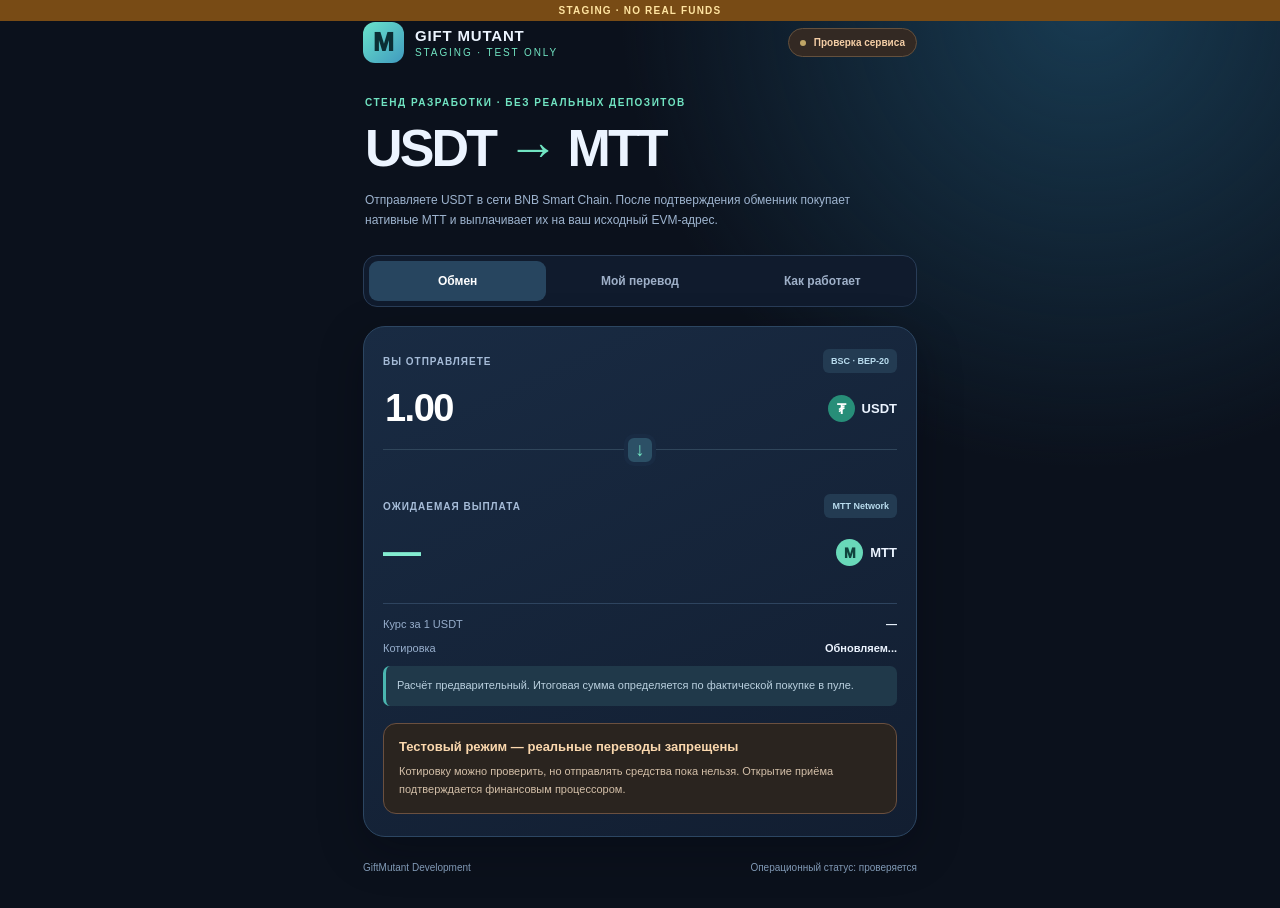
==== docs/index.html @ dfcb8817 "Isolate GiftMutantBot staging UI and credential boundary" ====
<!doctype html>
<html lang="ru">
<head>
  <meta charset="utf-8">
  <meta name="viewport" content="width=device-width,initial-scale=1,maximum-scale=1,viewport-fit=cover">
  <meta name="theme-color" content="#0b111c">
  <meta name="description" content="Baby MTT Exchange — обмен USDT в BNB Smart Chain на нативный MTT.">
  <title>GiftMutant · STAGING</title>
  <link rel="manifest" href="./manifest.webmanifest">
  <link rel="icon" href="./icon.svg" type="image/svg+xml">
  <link rel="stylesheet" href="./assets/main.css">
  <script src="https://telegram.org/js/telegram-web-app.js"></script>
  <script defer type="module" src="./assets/main.js"></script>
</head>
<body>
  <main class="app">
    <header class="head">
      <div class="brand"><div class="brand-mark">M</div><div><strong>GIFT MUTANT</strong><span>STAGING · TEST ONLY</span></div></div>
      <div id="service-badge" class="badge badge-wait"><i></i><span>Проверка сервиса</span></div>
    </header>

    <section class="intro">
      <p class="eyebrow">СТЕНД РАЗРАБОТКИ · БЕЗ РЕАЛЬНЫХ ДЕПОЗИТОВ</p>
      <h1>USDT <span>→</span> MTT</h1>
      <p>Отправляете USDT в сети BNB Smart Chain. После подтверждения обменник покупает нативные MTT и выплачивает их на ваш исходный EVM-адрес.</p>
    </section>

    <nav class="tabs" aria-label="Разделы Mini App">
      <button type="button" class="tab selected" data-tab="exchange" aria-selected="true">Обмен</button>
      <button type="button" class="tab" data-tab="status" aria-selected="false">Мой перевод</button>
      <button type="button" class="tab" data-tab="info" aria-selected="false">Как работает</button>
    </nav>

    <section id="pane-exchange" class="pane">
      <div class="swap-card">
        <div class="section-top"><span>ВЫ ОТПРАВЛЯЕТЕ</span><span class="net">BSC · BEP-20</span></div>
        <div class="amount-line"><input id="amount" value="1.00" inputmode="decimal" autocomplete="off" aria-label="Сумма USDT в сети BSC"><div class="asset"><span class="coin coin-usdt">₮</span>USDT</div></div>
        <div class="middle-arrow"><span>↓</span></div>
        <div class="section-top"><span>ОЖИДАЕМАЯ ВЫПЛАТА</span><span class="net">MTT Network</span></div>
        <div class="amount-line payout-line"><output id="result">—</output><div class="asset"><span class="coin coin-mtt">M</span>MTT</div></div>
        <div class="summary">
          <div><span>Курс за 1 USDT</span><strong id="rate">—</strong></div>
          <div><span>Котировка</span><strong id="quote-state">Обновляем...</strong></div>
        </div>
        <p id="quote-warning" class="small-warning">Расчёт предварительный. Итоговая сумма определяется по фактической покупке в пуле.</p>

        <div id="service-closed" class="notice" role="status">
          <strong>Тестовый режим — реальные переводы запрещены</strong>
          <p>Котировку можно проверить, но отправлять средства пока нельзя. Открытие приёма подтверждается финансовым процессором.</p>
        </div>

        <div id="payment-panel" class="hidden">
          <div class="divider"></div>
          <p class="field-name">Адрес для USDT BEP-20</p>
          <div class="address"><code id="deposit-address"></code><button type="button" id="copy-address" aria-label="Скопировать адрес">Копировать</button></div>
          <p class="hint">Переводите только напрямую со своего EVM-адреса. С бирж, контрактов и через relayer поступления могут потребовать ручной проверки.</p>
          <label class="consent"><input type="checkbox" id="agree"><span>Я контролирую исходный адрес в MTT Network, проверил сеть и принимаю плавающий курс, возможную задержку моста и порядок ручного разрешения сбоев.</span></label>
          <button id="send" type="button" class="primary" disabled>Отправить USDT через кошелёк</button>
          <p id="wallet-hint" class="hint">Если в Telegram нет подключённого кошелька, скопируйте адрес и отправьте USDT через приложение своего кошелька.</p>
        </div>
      </div>
    </section>

    <section id="pane-status" class="pane hidden">
      <div class="track-card">
        <p class="eyebrow">БЛОКЧЕЙН · ПРОВЕРКА</p>
        <h2>Отследить обмен</h2>
        <p class="muted">Вставьте хеш отправки USDT в сети BSC. Отобразятся реальные подтверждения и статус выплаты, если операция зарегистрирована процессором.</p>
        <label class="field-name" for="tx-hash">BSC Transaction Hash</label>
        <input class="hash-input" id="tx-hash" placeholder="0x..." autocomplete="off" spellcheck="false">
        <button type="button" id="check-tx" class="secondary">Проверить перевод</button>
        <div id="tx-progress" class="status-msg" role="status">Укажите хеш транзакции</div>
        <div class="steps">
          <div class="step" data-stage="0"><span>1</span><div><strong>USDT в сети BSC</strong><small>Проверка отправителя, суммы и подтверждений</small></div></div>
          <div class="step" data-stage="1"><span>2</span><div><strong>Bridge / резерв USDT</strong><small>Поступление актива в MTT Network</small></div></div>
          <div class="step" data-stage="2"><span>3</span><div><strong>Покупка через Router</strong><small>Обмен USDT на нативный MTT</small></div></div>
          <div class="step" data-stage="3"><span>4</span><div><strong>Выплата MTT клиенту</strong><small>Подтверждённая транзакция получателю</small></div></div>
        </div>
        <div id="tx-links" class="tx-links"></div>
      </div>
    </section>

    <section id="pane-info" class="pane hidden">
      <div class="info-card">
        <h2>Как работает обмен</h2>
        <div class="info-item"><span>01</span><p><strong>Один перевод USDT</strong><br>Блокчейн BSC подтверждает отправку USDT с вашего кошелька на адрес обменника.</p></div>
        <div class="info-item"><span>02</span><p><strong>Резерв или мост</strong><br>Система использует имеющийся USDT в MTT Network или переводит нужную сумму через Bridge.</p></div>
        <div class="info-item"><span>03</span><p><strong>Прямой пул</strong><br>Router покупает нативные MTT, после чего вычисляется сумма клиенту по условиям курса.</p></div>
        <div class="info-item"><span>04</span><p><strong>Выплата</strong><br>MTT поступают на тот же EVM-адрес в MTT Network; хеш можно проверить в эксплорере.</p></div>
        <p class="muted">Токены из других сетей, отправка с биржи или ошибочная сумма не гарантируют автоматическую обработку. При затруднениях обратитесь в чат бота с хешем транзакции, но не отправляйте приватные ключи.</p>
      </div>
    </section>

    <footer><span>GiftMutant Development</span><span id="footer-status">Операционный статус: проверяется</span></footer>
  </main>
  <div id="toast" role="status" class="toast hidden"></div>
</body>
</html>
---- docs/assets/main.css ----
:root{color-scheme:dark;--bg:#0b111c;--panel:#152137;--stroke:#293d58;--fg:#ecf4ff;--muted:#9eb4cf;--mint:#71e4c2;--blue:#82b5fa;font-family:Inter,-apple-system,BlinkMacSystemFont,"Segoe UI",sans-serif}
*{box-sizing:border-box}html{background:var(--bg)}body{margin:0;min-height:100dvh;color:var(--fg);background:radial-gradient(circle at 85% 0,#183b52 0,transparent 33%),var(--bg);-webkit-font-smoothing:antialiased}
button,input{font:inherit}button{cursor:pointer}button:disabled{opacity:.4;cursor:not-allowed}button:focus-visible,input:focus-visible{outline:2px solid var(--mint);outline-offset:3px}
.hidden{display:none!important}.app{max-width:590px;margin:0 auto;padding:calc(22px + env(safe-area-inset-top,0px)) 18px calc(35px + env(safe-area-inset-bottom,0px))}
.head,.brand,.amount-line,.section-top,.tabs,.summary>div,.address,footer,.net,.badge{display:flex;align-items:center}.head{justify-content:space-between;gap:10px;margin:0 0 34px}.brand{gap:11px}.brand-mark{display:grid;place-items:center;width:41px;height:41px;border-radius:12px;background:linear-gradient(135deg,#69e4cb,#409abf);color:#0b2e34;font-size:25px;font-weight:950}.brand strong{display:block;font-size:15px;letter-spacing:.055em}.brand span{display:block;font-size:10px;letter-spacing:.19em;color:var(--mint);margin-top:3px}
.badge{gap:8px;padding:8px 11px;border:1px solid #526174;border-radius:999px;color:#c2cedb;background:#1a2739;font-size:10px;font-weight:750;white-space:nowrap}.badge i{display:block;width:6px;height:6px;border-radius:50%;background:#c0a566}.badge-open{background:#183a32;border-color:#24644e;color:#b9ffe3}.badge-open i{background:#73eab7}.badge-wait{background:#332923;border-color:#64503d;color:#f4cea6}
.intro{margin:0 2px 25px}.eyebrow{font-size:10px;font-weight:800;letter-spacing:.15em;color:var(--mint);margin:0 0 12px}.intro h1{font-size:clamp(36px,9vw,52px);margin:0 0 13px;letter-spacing:-.055em;line-height:1.09}.intro h1 span{color:var(--mint)}.intro p:not(.eyebrow){font-size:12px;color:var(--muted);line-height:1.7;margin:0;max-width:510px}
.tabs{display:grid;grid-template-columns:repeat(3,1fr);gap:5px;padding:5px;border:1px solid var(--stroke);border-radius:14px;background:#101b2d;margin:0 0 19px}.tab{border:0;border-radius:9px;background:transparent;color:#9fb0c8;font-size:12px;font-weight:750;padding:13px 5px}.tab.selected{background:#27455f;color:#fff}
.pane{animation:up .2s ease}.swap-card,.track-card,.info-card{background:linear-gradient(155deg,#192b43,#121e31);border:1px solid #2c4662;border-radius:22px;padding:22px 19px;box-shadow:0 14px 45px #02071150}
.section-top{justify-content:space-between;gap:7px;color:#a6bcd8;font-size:10px;font-weight:850;letter-spacing:.1em}.net{background:#233b52;border-radius:6px;padding:7px 8px;font-size:9px;color:#b9dcee;letter-spacing:0}
.amount-line{justify-content:space-between;gap:12px;padding:13px 0 16px}.amount-line input,.amount-line output{color:#fff;background:transparent;border:0;outline:0;width:100%;min-width:0;font-weight:850;font-size:clamp(27px,7vw,38px);letter-spacing:-.04em;overflow:hidden;text-overflow:ellipsis}
.asset{display:flex;align-items:center;gap:7px;font-size:13px;font-weight:850;white-space:nowrap}.coin{display:grid;place-items:center;width:27px;height:27px;border-radius:50%;font-size:14px;font-weight:950}.coin-usdt{background:#278e78;color:#fff}.coin-mtt{background:#69d9b9;color:#10433d}
.middle-arrow{height:30px;position:relative;border-top:1px solid #30465b;margin:2px 0 15px;display:flex;justify-content:center}.middle-arrow span{position:absolute;top:-16px;border:4px solid #192b43;background:#2c5066;color:var(--mint);display:grid;place-items:center;width:32px;height:32px;border-radius:10px;font-size:19px}.payout-line output{color:#83edd1}
.summary{margin:13px 0 12px;border-top:1px solid #2e445f;padding-top:14px}.summary>div{justify-content:space-between;margin:0 0 12px;gap:10px;font-size:11px}.summary span{color:#97aecc}.summary strong{font-size:11px;text-align:right}
.small-warning{font-size:11px;line-height:1.6;border-left:3px solid #4ab6b0;background:#20394a;color:#bad0df;padding:11px;border-radius:7px}
.notice{border:1px solid #6b503f;border-radius:13px;background:#2a241f;padding:15px;margin-top:17px}.notice strong{display:block;color:#fbd8ae;font-size:13px}.notice p{margin:8px 0 0;color:#d3bfa8;font-size:11px;line-height:1.65}
.divider{height:1px;background:#38536a;margin:19px 0}.field-name{display:block;font-size:11px;color:#adbed4;margin:13px 0 9px}.address{gap:8px;justify-content:space-between;border:1px solid #41617c;background:#10243b;border-radius:11px;padding:10px}.address code{font-size:10.5px;overflow-wrap:anywhere;min-width:0}.address button{border:0;border-radius:8px;padding:10px;background:#284b5f;color:#bdfae5;font-size:11px}
.hint,.muted{font-size:11px;color:#9db1cc;line-height:1.65}.consent{display:flex;align-items:flex-start;gap:9px;font-size:11px;line-height:1.55;color:#b9cadd;margin:17px 0}.consent input{accent-color:#6dd9c4;flex:none;width:17px;height:17px}
.primary,.secondary{width:100%;border:0;border-radius:12px;padding:15px;color:#063b3a;background:linear-gradient(115deg,#79dfbf,#6ebce5);font-size:13px;font-weight:850}.secondary{background:#294962;border:1px solid #476982;color:#e8f3fc}
.track-card h2,.info-card h2{font-size:23px;margin:0 0 12px}.track-card .muted{margin-bottom:20px}.hash-input{width:100%;padding:14px 12px;border-radius:10px;background:#0f1d31;color:#e9f7fd;border:1px solid #49627b;font-size:12px;font-family:ui-monospace,Menlo,monospace;margin:0 0 12px}
.status-msg{margin:15px 0 10px;padding:13px;border-radius:11px;background:#243a4c;font-size:12px;line-height:1.55;color:#d4e6f5;overflow-wrap:anywhere}.steps{margin-top:18px;border-top:1px solid var(--stroke);padding-top:14px}.step{display:flex;align-items:center;gap:12px;opacity:.45;padding:0 0 19px}.step.current,.step.done{opacity:1}.step>span{flex:none;display:grid;place-items:center;width:29px;height:29px;border-radius:50%;border:1px solid #476e81;background:#28465b;border-radius:50%;font-size:12px;font-weight:850}.step.done>span{background:#76dfc0;color:#113a37}.step strong{font-size:12px}.step small{display:block;color:#a9bed6;font-size:10px;line-height:1.6;margin-top:4px}
.tx-links{display:grid;gap:8px}.tx-links a{font-size:11px;color:var(--mint);overflow-wrap:anywhere;text-decoration:underline}
.info-item{display:flex;gap:16px;border-top:1px solid #2d4460;padding:15px 0}.info-item>span{color:var(--mint);font-size:13px;font-weight:800}.info-item p{margin:0;color:#b7c9df;font-size:11px;line-height:1.7}.info-item strong{color:#e4f7fc;font-size:12px}
footer{justify-content:space-between;gap:16px;margin-top:25px;font-size:10px;color:#8099b5}.toast{position:fixed;bottom:22px;left:50%;transform:translateX(-50%);background:#294c59;border:1px solid #6ecfbd;color:#e8fffa;padding:12px 18px;border-radius:11px;max-width:90vw;white-space:normal;font-size:12px;z-index:10}
@keyframes up{from{opacity:.5;transform:translateY(5px)}to{opacity:1;transform:translateY(0)}}
@media(max-width:375px){.app{padding-left:13px;padding-right:13px}.brand strong{font-size:13px}.badge{font-size:9px}.swap-card,.track-card,.info-card{padding:17px 14px}.tab{font-size:11px}}

body:before{content:'STAGING · NO REAL FUNDS';position:fixed;z-index:99;top:0;left:0;right:0;padding:5px;text-align:center;background:#784b15;color:#ffe4a1;font-size:10px;font-weight:900;letter-spacing:.12em;pointer-events:none}
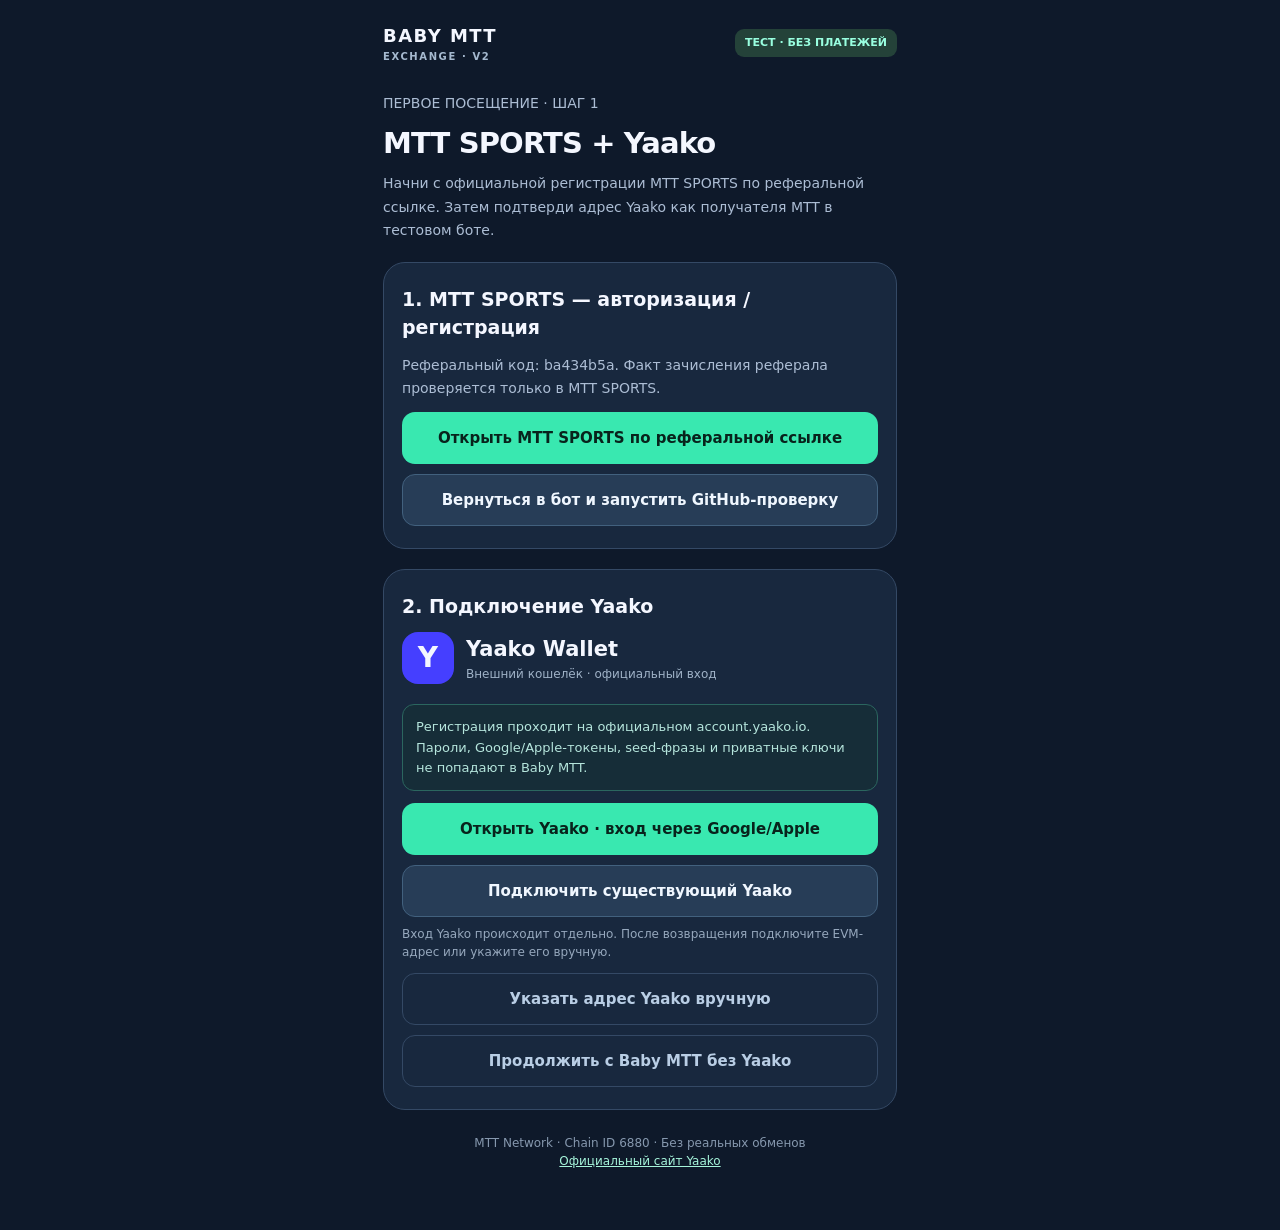
==== commit 5dbe4d2e: "fix(staging): short Main Mini App root redirects to Yaako onboarding; preserve old BSC demo" ====
--- a/docs/index.html
+++ b/docs/index.html
@@ -2,97 +2,19 @@
 <html lang="ru">
 <head>
   <meta charset="utf-8">
-  <meta name="viewport" content="width=device-width,initial-scale=1,maximum-scale=1,viewport-fit=cover">
+  <meta name="viewport" content="width=device-width,initial-scale=1,viewport-fit=cover">
   <meta name="theme-color" content="#0b111c">
-  <meta name="description" content="Baby MTT Exchange — обмен USDT в BNB Smart Chain на нативный MTT.">
-  <title>GiftMutant · STAGING</title>
-  <link rel="manifest" href="./manifest.webmanifest">
-  <link rel="icon" href="./icon.svg" type="image/svg+xml">
-  <link rel="stylesheet" href="./assets/main.css">
-  <script src="https://telegram.org/js/telegram-web-app.js"></script>
-  <script defer type="module" src="./assets/main.js"></script>
+  <meta name="description" content="Baby MTT Exchange V2 — тестовая регистрация Telegram, MTT SPORTS и Yaako.">
+  <title>Baby MTT V2 · регистрация</title>
+  <meta http-equiv="refresh" content="0;url=./yaako.html">
 </head>
-<body>
-  <main class="app">
-    <header class="head">
-      <div class="brand"><div class="brand-mark">M</div><div><strong>GIFT MUTANT</strong><span>STAGING · TEST ONLY</span></div></div>
-      <div id="service-badge" class="badge badge-wait"><i></i><span>Проверка сервиса</span></div>
-    </header>
-
-    <section class="intro">
-      <p class="eyebrow">СТЕНД РАЗРАБОТКИ · БЕЗ РЕАЛЬНЫХ ДЕПОЗИТОВ</p>
-      <h1>USDT <span>→</span> MTT</h1>
-      <p>Отправляете USDT в сети BNB Smart Chain. После подтверждения обменник покупает нативные MTT и выплачивает их на ваш исходный EVM-адрес.</p>
-    </section>
-
-    <nav class="tabs" aria-label="Разделы Mini App">
-      <button type="button" class="tab selected" data-tab="exchange" aria-selected="true">Обмен</button>
-      <button type="button" class="tab" data-tab="status" aria-selected="false">Мой перевод</button>
-      <button type="button" class="tab" data-tab="info" aria-selected="false">Как работает</button>
-    </nav>
-
-    <section id="pane-exchange" class="pane">
-      <div class="swap-card">
-        <div class="section-top"><span>ВЫ ОТПРАВЛЯЕТЕ</span><span class="net">BSC · BEP-20</span></div>
-        <div class="amount-line"><input id="amount" value="1.00" inputmode="decimal" autocomplete="off" aria-label="Сумма USDT в сети BSC"><div class="asset"><span class="coin coin-usdt">₮</span>USDT</div></div>
-        <div class="middle-arrow"><span>↓</span></div>
-        <div class="section-top"><span>ОЖИДАЕМАЯ ВЫПЛАТА</span><span class="net">MTT Network</span></div>
-        <div class="amount-line payout-line"><output id="result">—</output><div class="asset"><span class="coin coin-mtt">M</span>MTT</div></div>
-        <div class="summary">
-          <div><span>Курс за 1 USDT</span><strong id="rate">—</strong></div>
-          <div><span>Котировка</span><strong id="quote-state">Обновляем...</strong></div>
-        </div>
-        <p id="quote-warning" class="small-warning">Расчёт предварительный. Итоговая сумма определяется по фактической покупке в пуле.</p>
-
-        <div id="service-closed" class="notice" role="status">
-          <strong>Тестовый режим — реальные переводы запрещены</strong>
-          <p>Котировку можно проверить, но отправлять средства пока нельзя. Открытие приёма подтверждается финансовым процессором.</p>
-        </div>
-
-        <div id="payment-panel" class="hidden">
-          <div class="divider"></div>
-          <p class="field-name">Адрес для USDT BEP-20</p>
-          <div class="address"><code id="deposit-address"></code><button type="button" id="copy-address" aria-label="Скопировать адрес">Копировать</button></div>
-          <p class="hint">Переводите только напрямую со своего EVM-адреса. С бирж, контрактов и через relayer поступления могут потребовать ручной проверки.</p>
-          <label class="consent"><input type="checkbox" id="agree"><span>Я контролирую исходный адрес в MTT Network, проверил сеть и принимаю плавающий курс, возможную задержку моста и порядок ручного разрешения сбоев.</span></label>
-          <button id="send" type="button" class="primary" disabled>Отправить USDT через кошелёк</button>
-          <p id="wallet-hint" class="hint">Если в Telegram нет подключённого кошелька, скопируйте адрес и отправьте USDT через приложение своего кошелька.</p>
-        </div>
-      </div>
-    </section>
-
-    <section id="pane-status" class="pane hidden">
-      <div class="track-card">
-        <p class="eyebrow">БЛОКЧЕЙН · ПРОВЕРКА</p>
-        <h2>Отследить обмен</h2>
-        <p class="muted">Вставьте хеш отправки USDT в сети BSC. Отобразятся реальные подтверждения и статус выплаты, если операция зарегистрирована процессором.</p>
-        <label class="field-name" for="tx-hash">BSC Transaction Hash</label>
-        <input class="hash-input" id="tx-hash" placeholder="0x..." autocomplete="off" spellcheck="false">
-        <button type="button" id="check-tx" class="secondary">Проверить перевод</button>
-        <div id="tx-progress" class="status-msg" role="status">Укажите хеш транзакции</div>
-        <div class="steps">
-          <div class="step" data-stage="0"><span>1</span><div><strong>USDT в сети BSC</strong><small>Проверка отправителя, суммы и подтверждений</small></div></div>
-          <div class="step" data-stage="1"><span>2</span><div><strong>Bridge / резерв USDT</strong><small>Поступление актива в MTT Network</small></div></div>
-          <div class="step" data-stage="2"><span>3</span><div><strong>Покупка через Router</strong><small>Обмен USDT на нативный MTT</small></div></div>
-          <div class="step" data-stage="3"><span>4</span><div><strong>Выплата MTT клиенту</strong><small>Подтверждённая транзакция получателю</small></div></div>
-        </div>
-        <div id="tx-links" class="tx-links"></div>
-      </div>
-    </section>
-
-    <section id="pane-info" class="pane hidden">
-      <div class="info-card">
-        <h2>Как работает обмен</h2>
-        <div class="info-item"><span>01</span><p><strong>Один перевод USDT</strong><br>Блокчейн BSC подтверждает отправку USDT с вашего кошелька на адрес обменника.</p></div>
-        <div class="info-item"><span>02</span><p><strong>Резерв или мост</strong><br>Система использует имеющийся USDT в MTT Network или переводит нужную сумму через Bridge.</p></div>
-        <div class="info-item"><span>03</span><p><strong>Прямой пул</strong><br>Router покупает нативные MTT, после чего вычисляется сумма клиенту по условиям курса.</p></div>
-        <div class="info-item"><span>04</span><p><strong>Выплата</strong><br>MTT поступают на тот же EVM-адрес в MTT Network; хеш можно проверить в эксплорере.</p></div>
-        <p class="muted">Токены из других сетей, отправка с биржи или ошибочная сумма не гарантируют автоматическую обработку. При затруднениях обратитесь в чат бота с хешем транзакции, но не отправляйте приватные ключи.</p>
-      </div>
-    </section>
-
-    <footer><span>GiftMutant Development</span><span id="footer-status">Операционный статус: проверяется</span></footer>
-  </main>
-  <div id="toast" role="status" class="toast hidden"></div>
+<body style="background:#0b111c;color:white;font:16px system-ui;padding:2rem">
+  <p>Открываем Baby MTT Exchange V2...</p>
+  <p><a href="./yaako.html" style="color:#86e5c4">Перейти в Mini App</a></p>
+  <script>
+    // Preserve Telegram launch parameters when starting our Main Mini App.
+    // Do not send them to any third-party origin.
+    window.location.replace('./yaako.html' + window.location.search + window.location.hash);
+  </script>
 </body>
 </html>
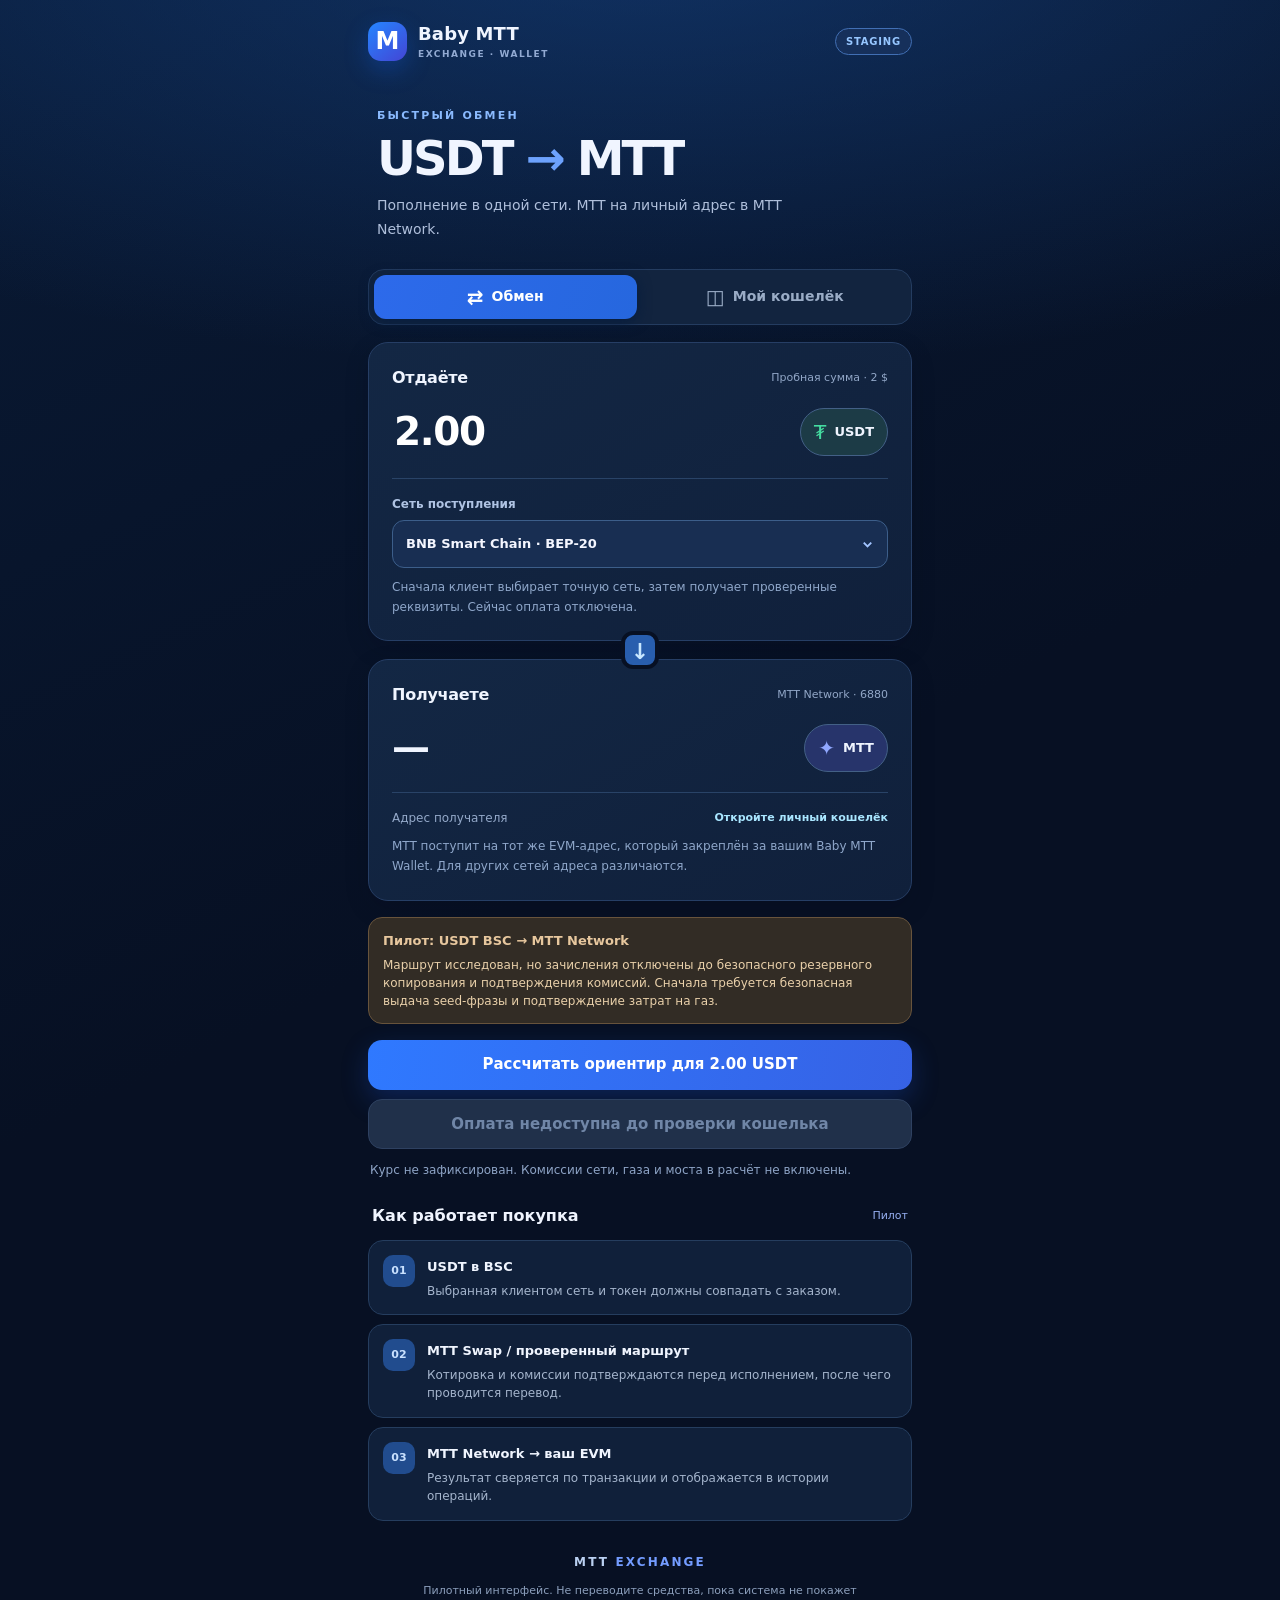
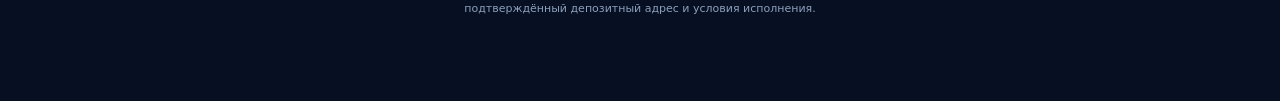
==== commit 64cf1a53: "feat(staging): blue Telegram exchange menu and personal wallet Mini App" ====
--- a/docs/index.html
+++ b/docs/index.html
@@ -6,15 +6,15 @@
   <meta name="theme-color" content="#0b111c">
   <meta name="description" content="Baby MTT Exchange V2 — тестовая регистрация Telegram, MTT SPORTS и Yaako.">
   <title>Baby MTT V2 · регистрация</title>
-  <meta http-equiv="refresh" content="0;url=./yaako.html">
+  <meta http-equiv="refresh" content="0;url=./exchange.html">
 </head>
 <body style="background:#0b111c;color:white;font:16px system-ui;padding:2rem">
   <p>Открываем Baby MTT Exchange V2...</p>
-  <p><a href="./yaako.html" style="color:#86e5c4">Перейти в Mini App</a></p>
+  <p><a href="./exchange.html" style="color:#86e5c4">Перейти в Mini App</a></p>
   <script>
     // Preserve Telegram launch parameters when starting our Main Mini App.
     // Do not send them to any third-party origin.
-    window.location.replace('./yaako.html' + window.location.search + window.location.hash);
+    window.location.replace('./exchange.html' + window.location.search + window.location.hash);
   </script>
 </body>
 </html>
